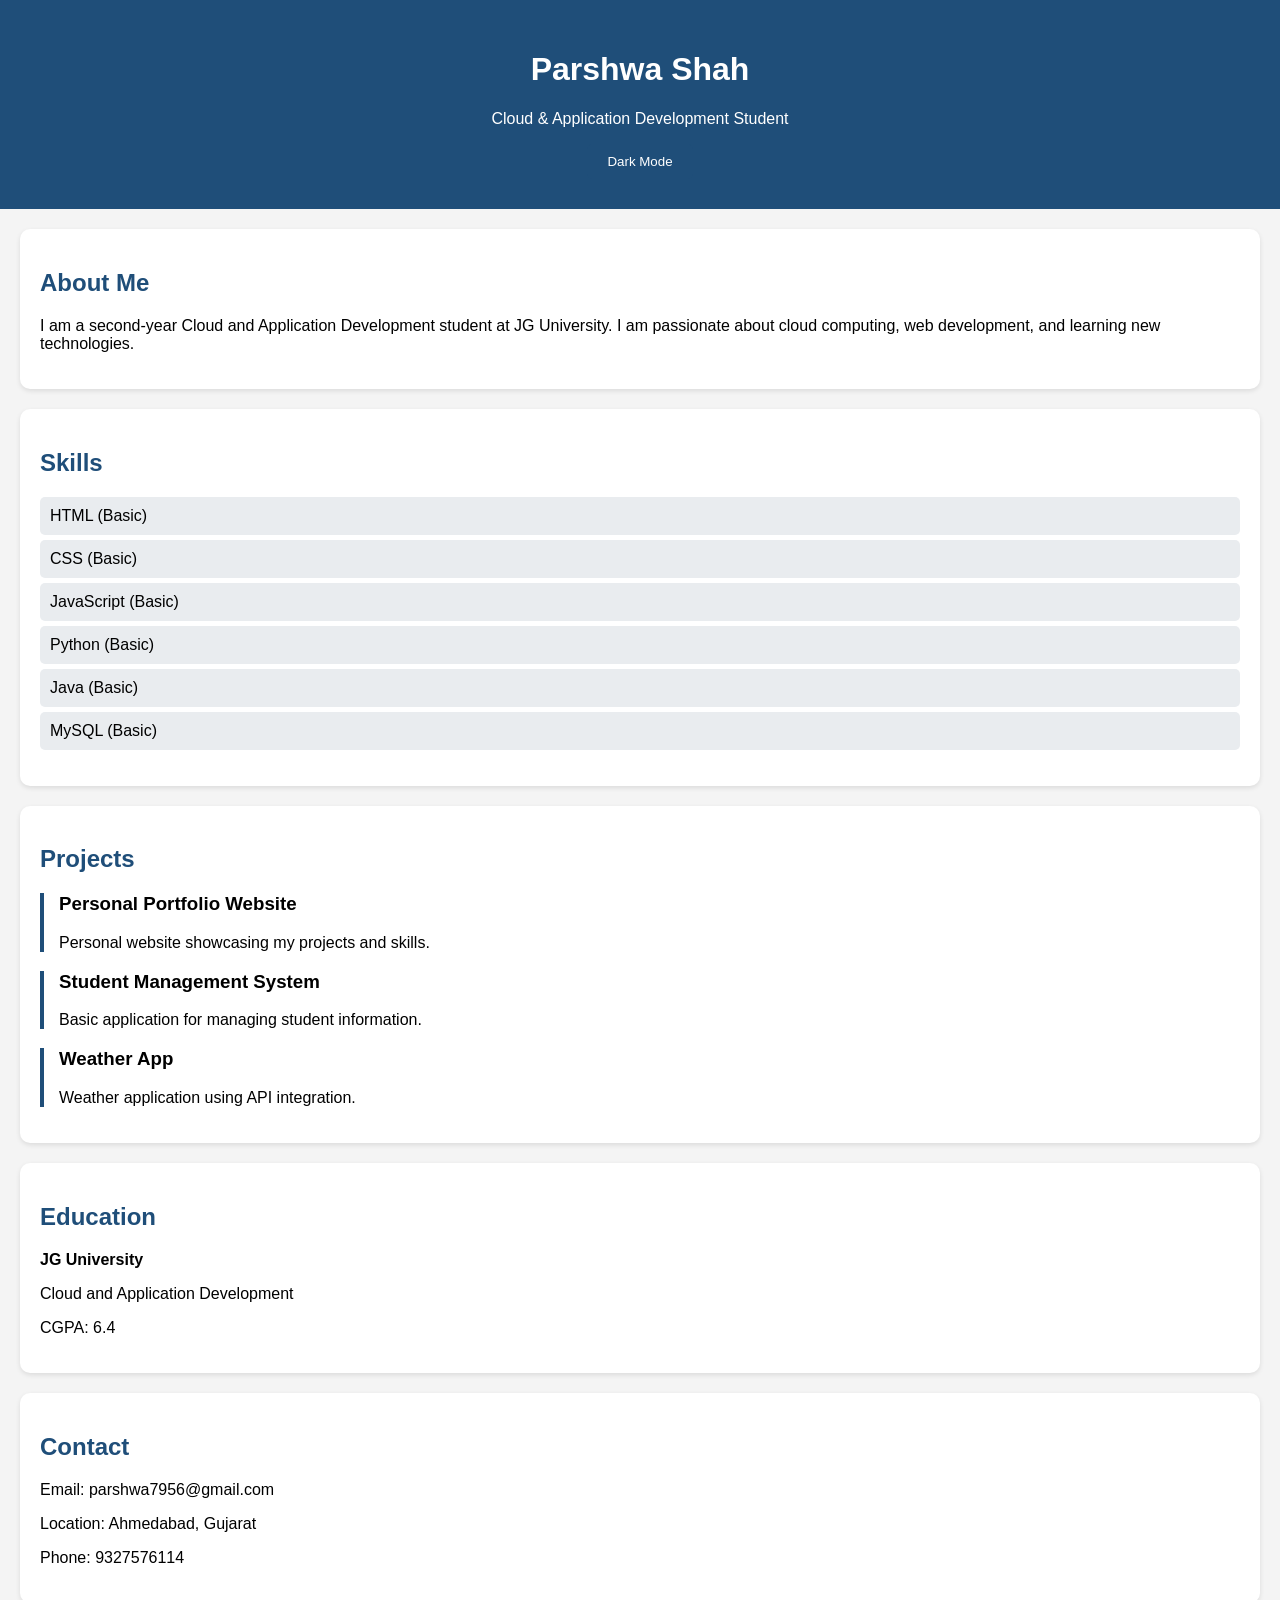
==== index.html @ 976b6093 "Rename index.html.html to index.html" ====
<!DOCTYPE html>
<html lang="en">
<head>
<meta charset="UTF-8">
<meta name="viewport" content="width=device-width, initial-scale=1.0">
<title>Parshwa Shah Portfolio</title>

<style>
body{
    font-family: Arial, sans-serif;
    margin:0;
    background:#f4f4f4;
}

header{
    background:#1f4e79;
    color:white;
    text-align:center;
    padding:30px;
}

section{
    background:white;
    margin:20px;
    padding:20px;
    border-radius:10px;
    box-shadow:0 2px 5px rgba(0,0,0,0.1);
}

h2{
    color:#1f4e79;
}

ul{
    list-style:none;
    padding:0;
}

li{
    background:#e9ecef;
    margin:5px 0;
    padding:10px;
    border-radius:5px;
}

.project{
    border-left:4px solid #1f4e79;
    padding-left:15px;
    margin-bottom:15px;
}

button{
    background:#1f4e79;
    color:white;
    border:none;
    padding:10px 20px;
    border-radius:5px;
    cursor:pointer;
}

.dark-mode{
    background:#121212;
    color:white;
}

.dark-mode section{
    background:#222;
    color:white;
}

.dark-mode h2{
    color:#4da6ff;
}

.dark-mode li{
    background:#333;
}
</style>

</head>
<body>

<header>
    <h1 id="name">Parshwa Shah</h1>
    <p>Cloud & Application Development Student</p>

    <button onclick="toggleDarkMode()">
        Dark Mode
    </button>
</header>

<section>
    <h2>About Me</h2>
    <p>
        I am a second-year Cloud and Application Development student
        at JG University. I am passionate about cloud computing,
        web development, and learning new technologies.
    </p>
</section>

<section>
    <h2>Skills</h2>
    <ul>
        <li>HTML (Basic)</li>
        <li>CSS (Basic)</li>
        <li>JavaScript (Basic)</li>
        <li>Python (Basic)</li>
        <li>Java (Basic)</li>
        <li>MySQL (Basic)</li>
    </ul>
</section>

<section>
    <h2>Projects</h2>

    <div class="project">
        <h3>Personal Portfolio Website</h3>
        <p>Personal website showcasing my projects and skills.</p>
    </div>

    <div class="project">
        <h3>Student Management System</h3>
        <p>Basic application for managing student information.</p>
    </div>

    <div class="project">
        <h3>Weather App</h3>
        <p>Weather application using API integration.</p>
    </div>
</section>

<section>
    <h2>Education</h2>
    <p><strong>JG University</strong></p>
    <p>Cloud and Application Development</p>
    <p>CGPA: 6.4</p>
</section>

<section>
    <h2>Contact</h2>
    <p>Email: parshwa7956@gmail.com</p>
    <p>Location: Ahmedabad, Gujarat</p>
    <p>Phone: 9327576114</p>
</section>

<script>
alert("Welcome to Parshwa Shah's Portfolio!");

document.getElementById("name").addEventListener("click", function(){
    alert("Hello! I am Parshwa Shah.");
});

function toggleDarkMode(){
    document.body.classList.toggle("dark-mode");
}
</script>

</body>
</html>
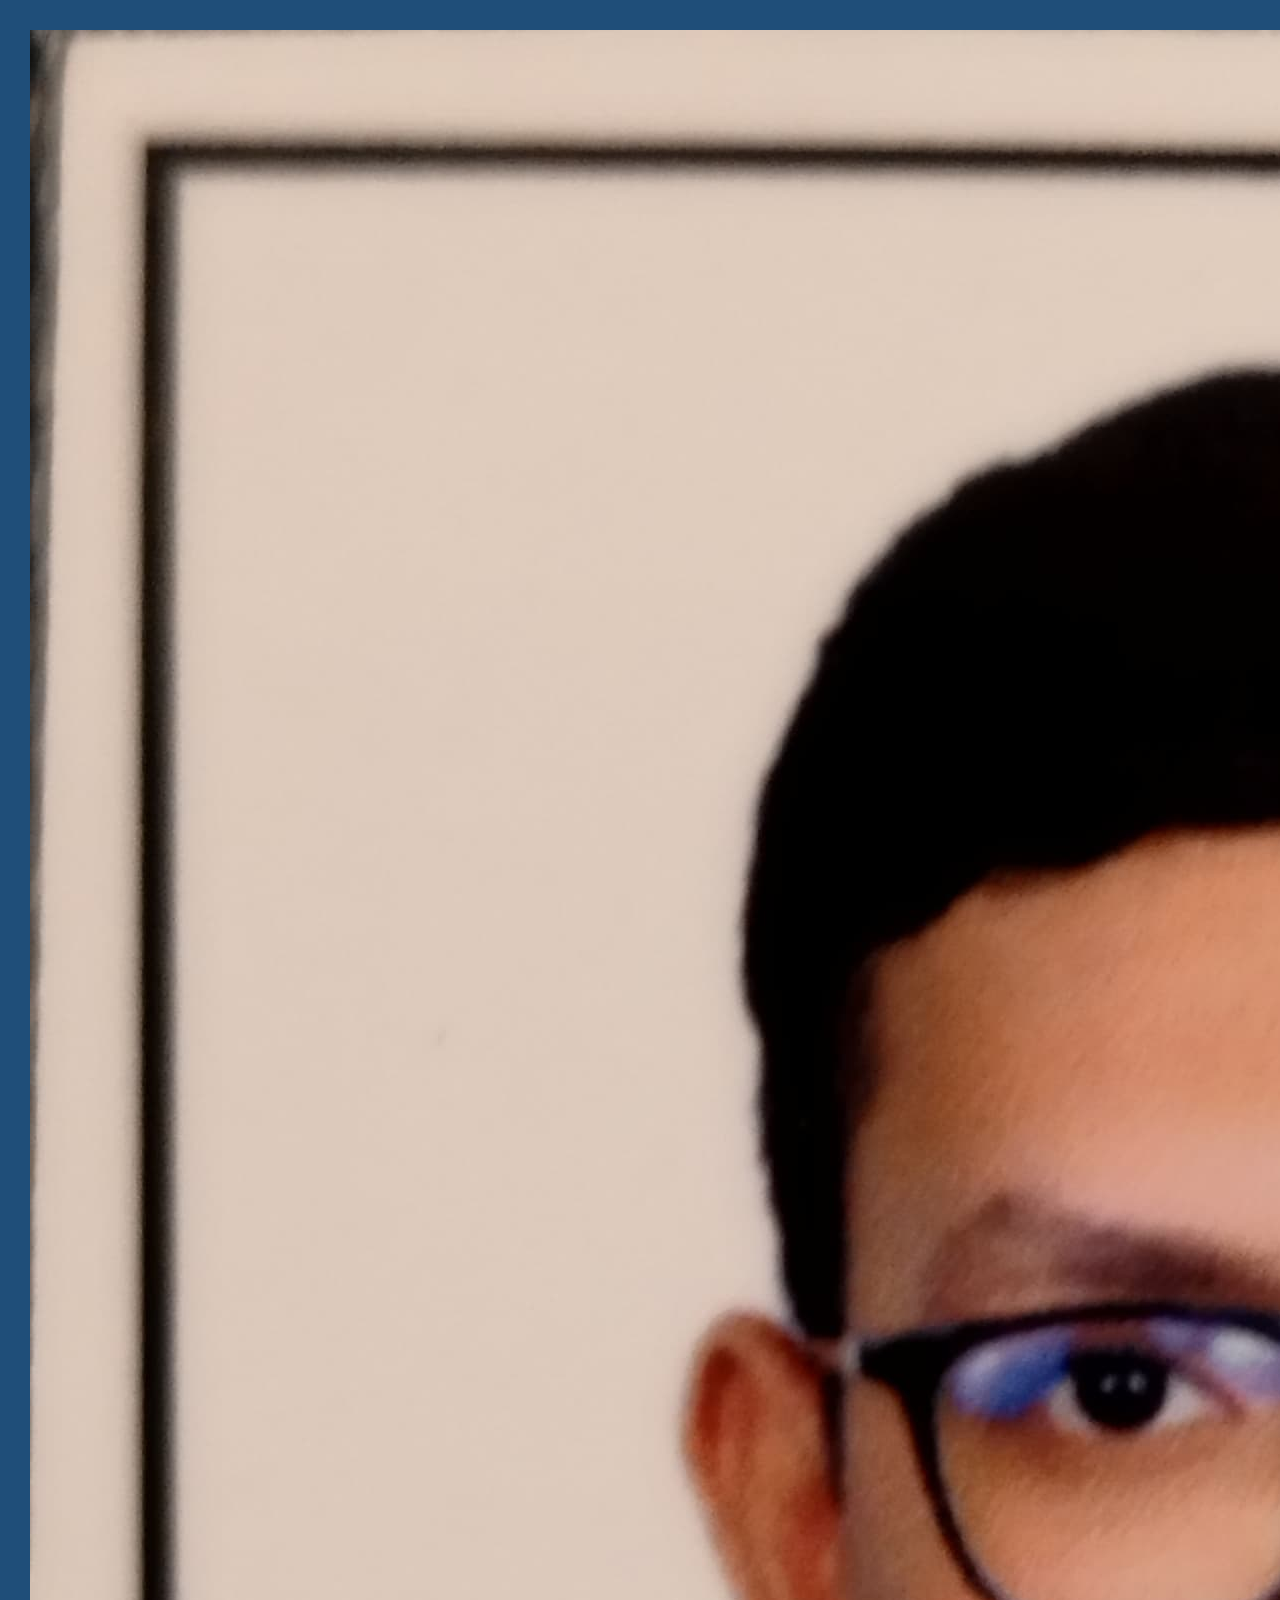
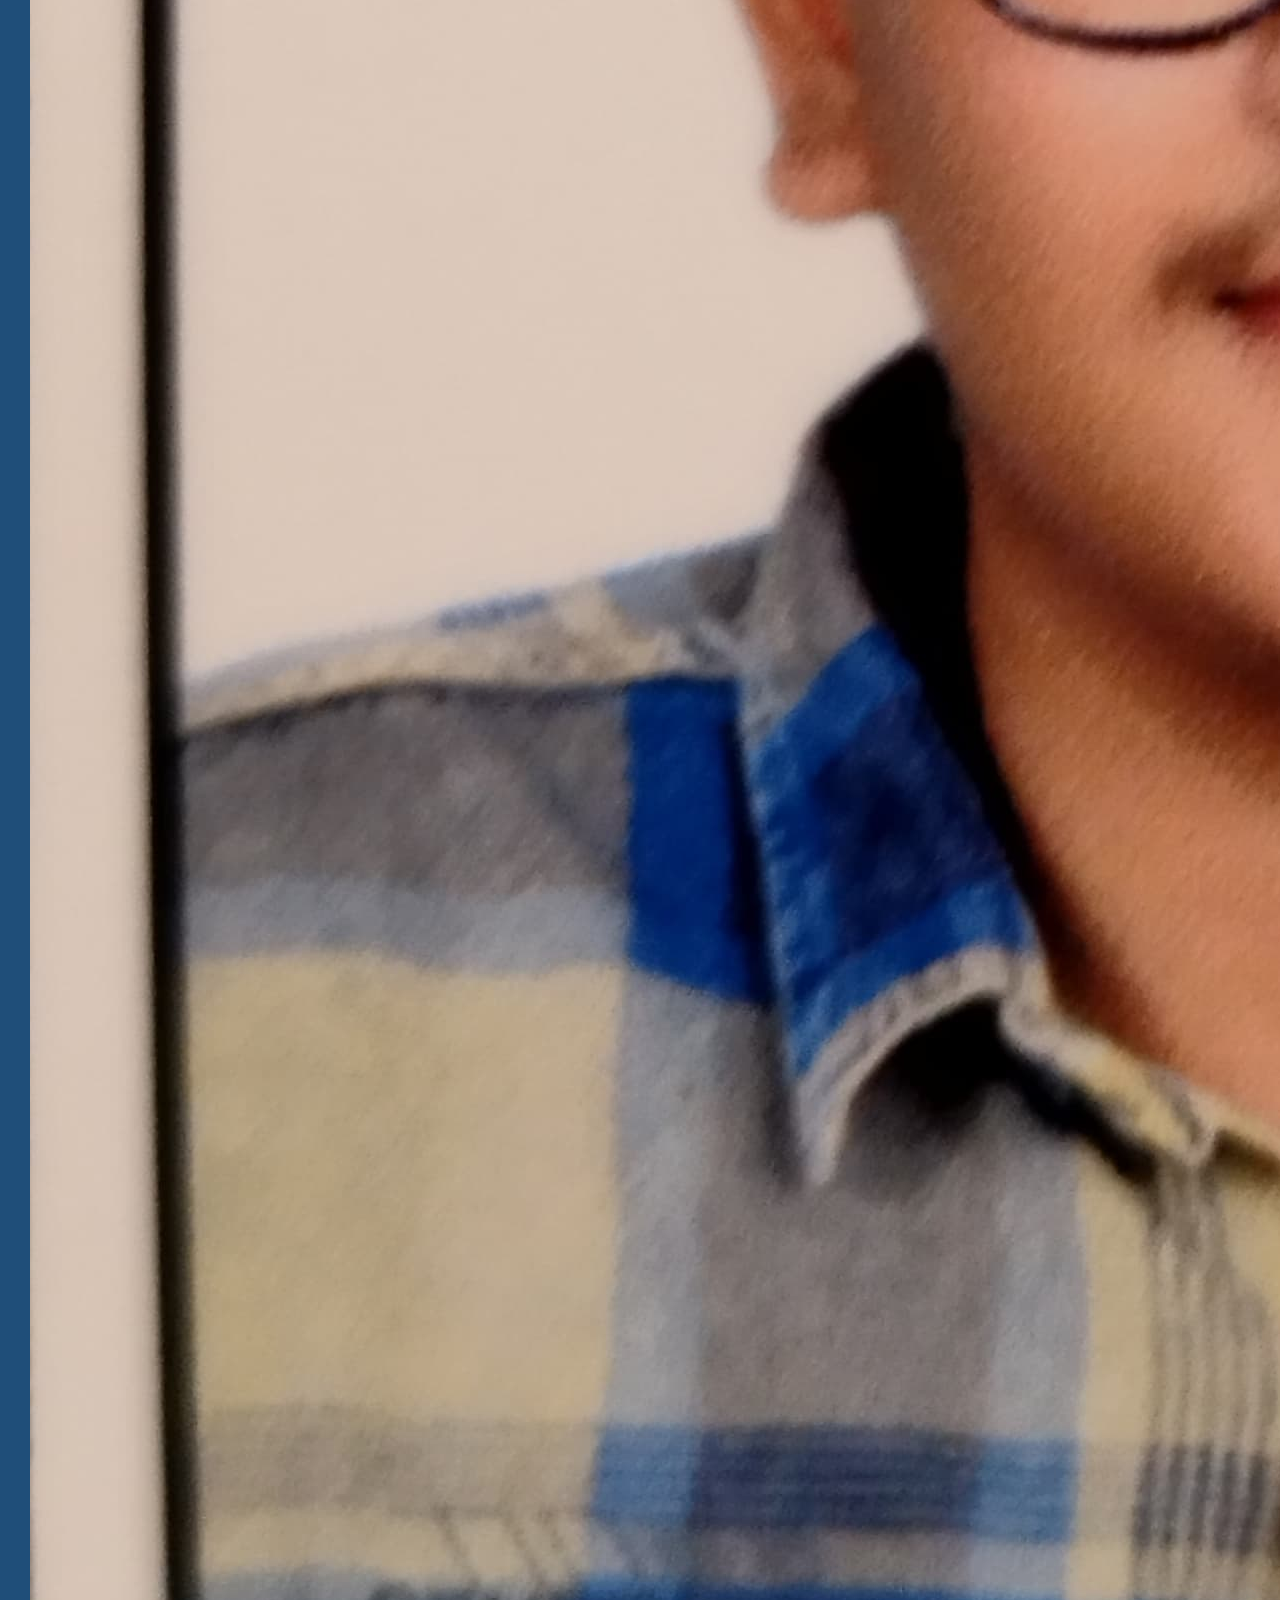
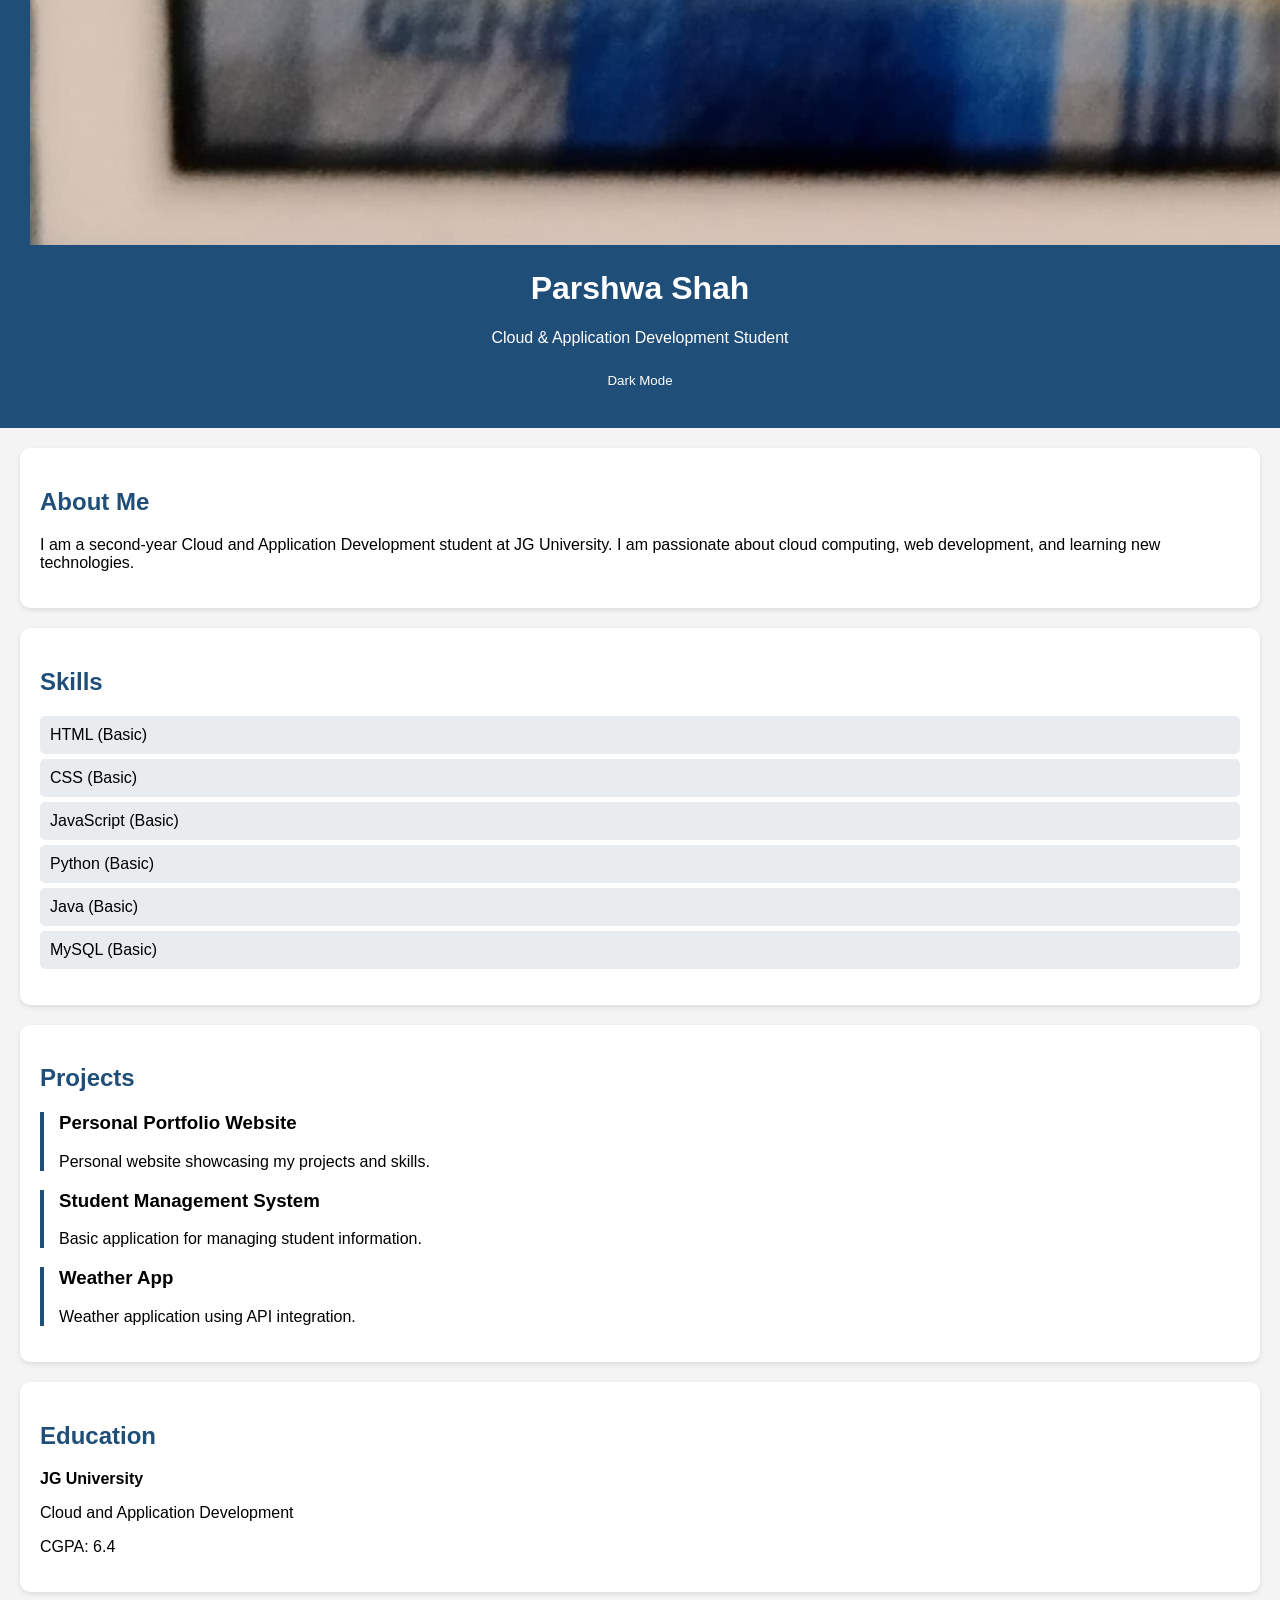
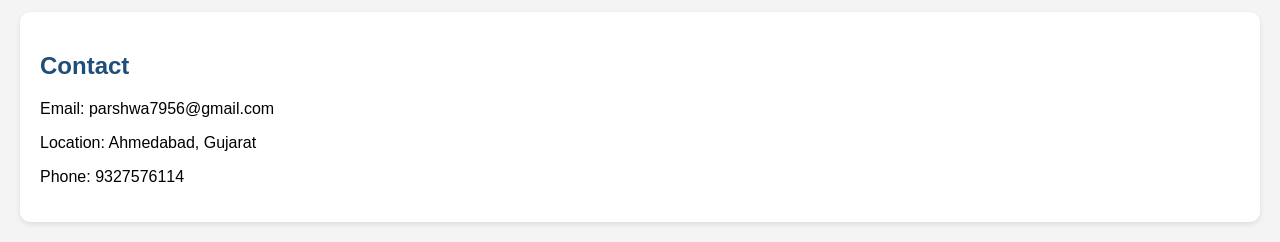
==== commit 56b19fa8: "Add files via upload" ====
--- a/index.html
+++ b/index.html
@@ -81,6 +81,8 @@
 <body>
 
 <header>
+    <img src="photo.jpg.jpeg" alt="Parshaw Shah">
+
     <h1 id="name">Parshwa Shah</h1>
     <p>Cloud & Application Development Student</p>
 
@@ -156,4 +158,4 @@
 </script>
 
 </body>
-</html>
+</html>
